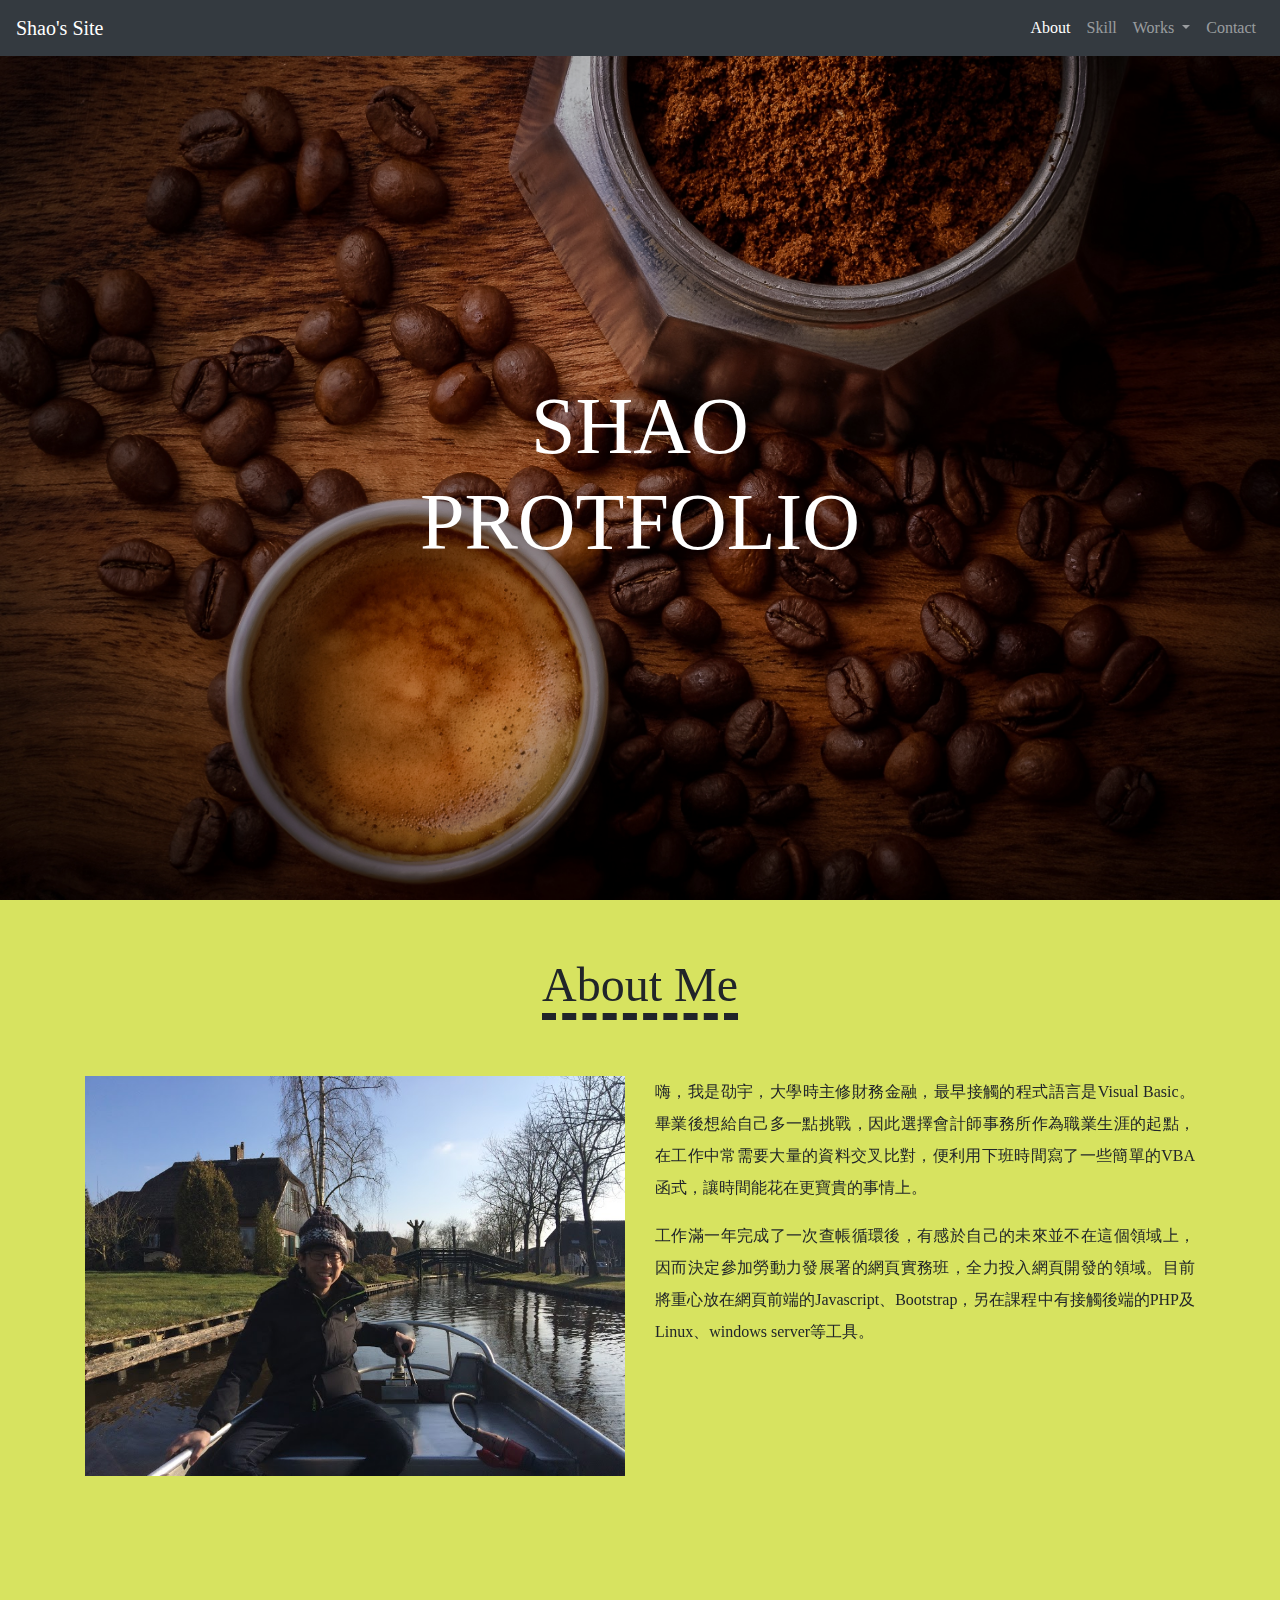
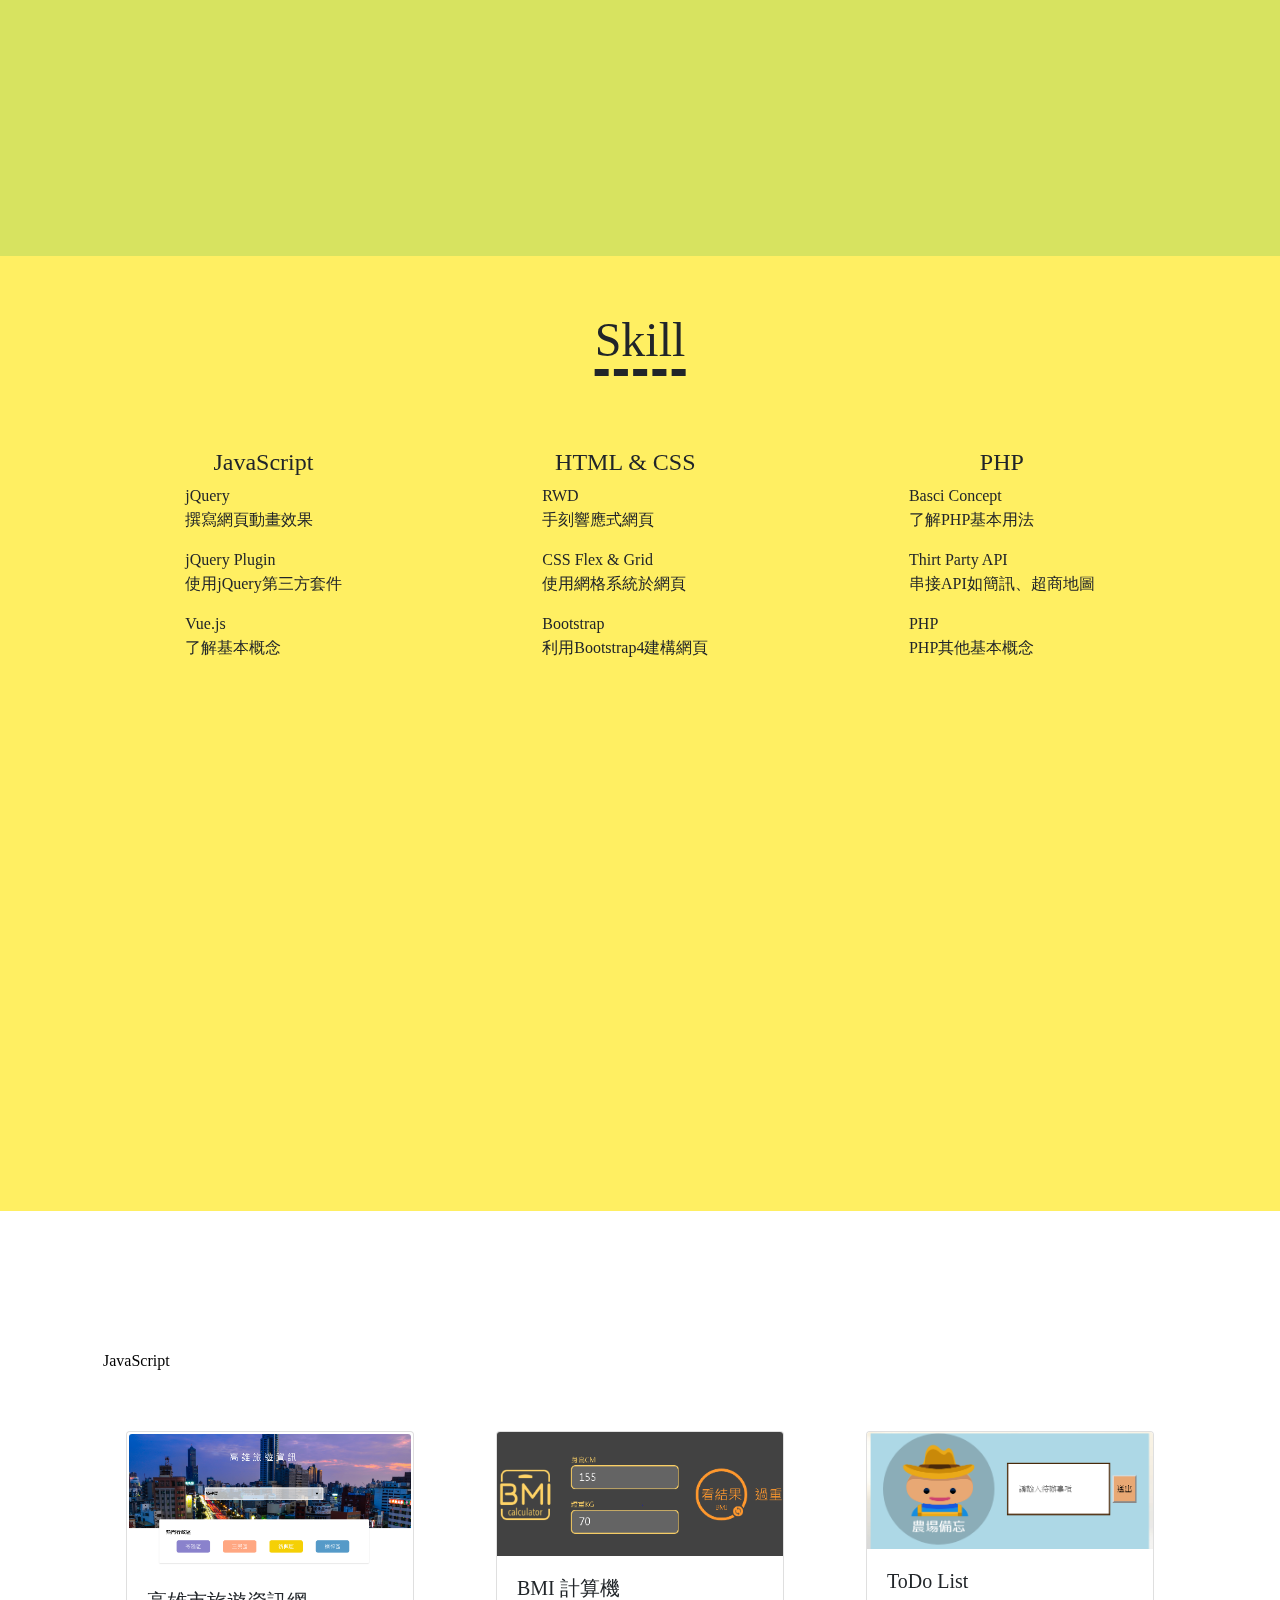
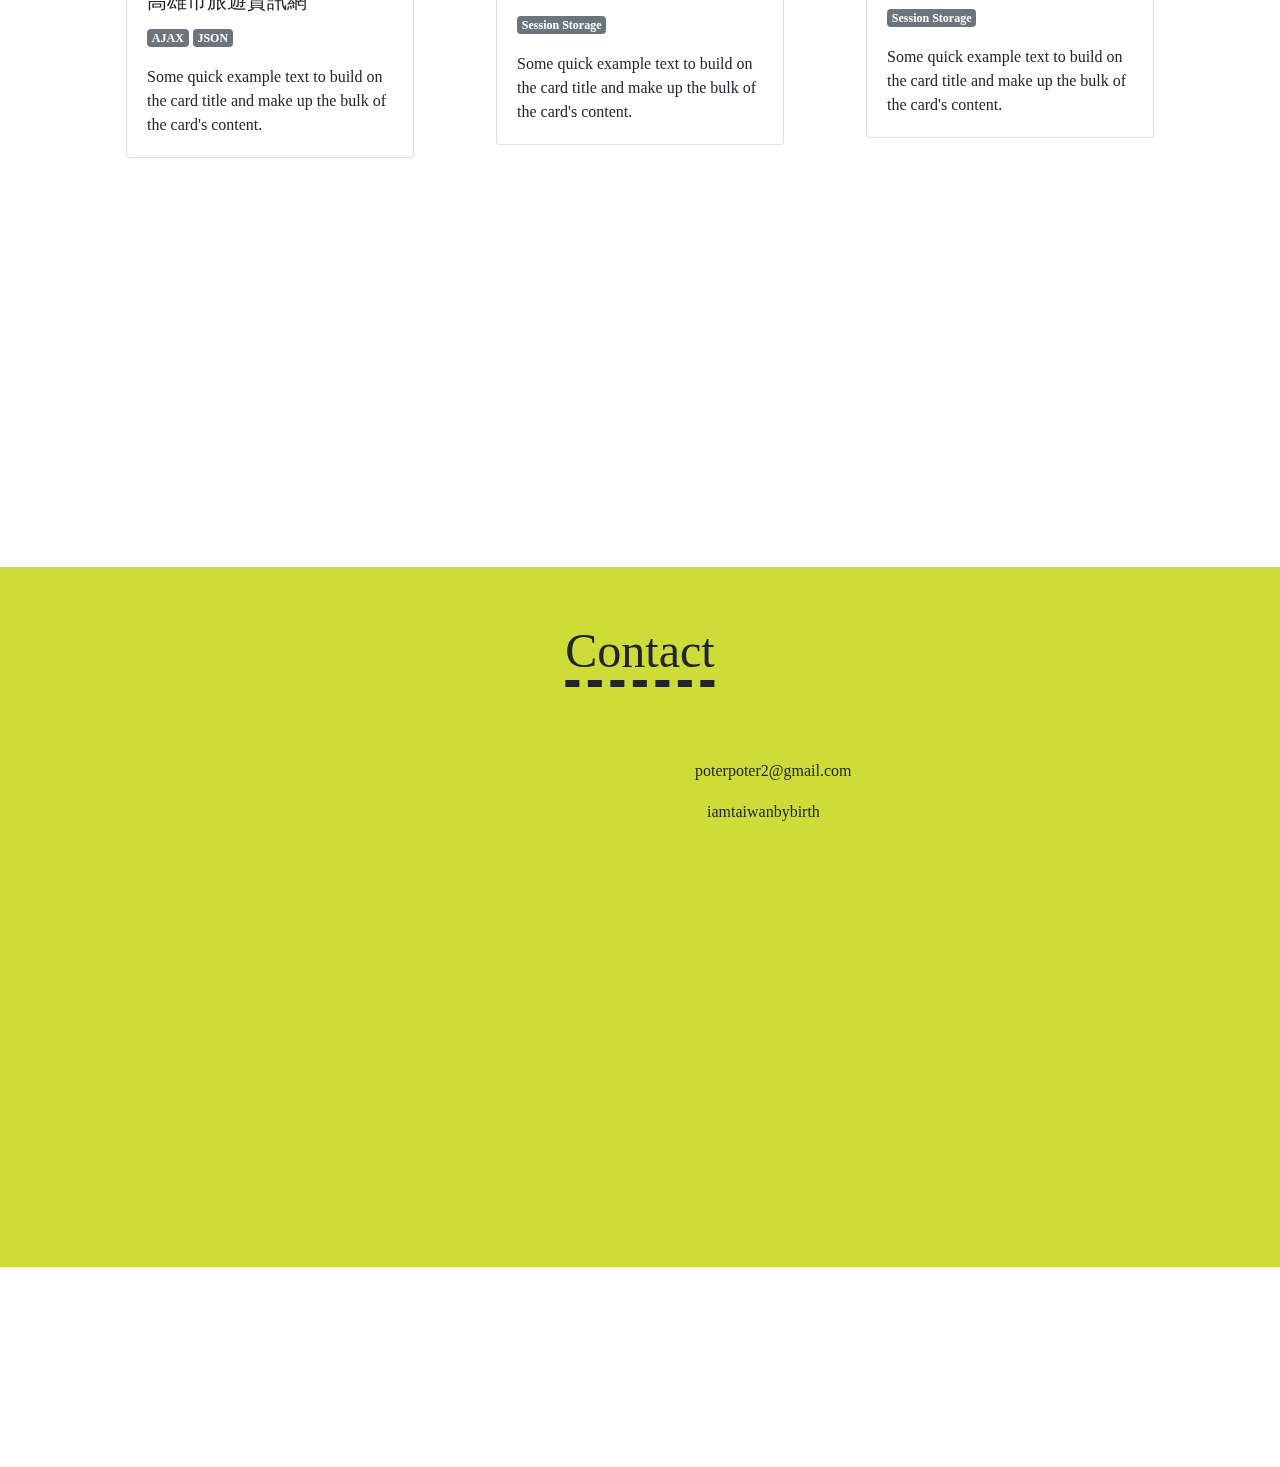
==== index.html @ b360b8c2 "Replaced" ====
<!doctype html>
<html lang="en">
  <head>
    <!-- Required meta tags -->
    <meta charset="utf-8">
    <meta name="viewport" content="width=device-width, initial-scale=1, shrink-to-fit=no">
    <!-- font awsome -->
    <link rel="stylesheet" href="https://use.fontawesome.com/releases/v5.7.1/css/all.css" integrity="sha384-fnmOCqbTlWIlj8LyTjo7mOUStjsKC4pOpQbqyi7RrhN7udi9RwhKkMHpvLbHG9Sr" crossorigin="anonymous">
    <!-- animated modal -->
    <link rel="stylesheet" href="css/animate.min.css">
    <!-- Bootstrap CSS -->
    <link rel="stylesheet" href="https://maxcdn.bootstrapcdn.com/bootstrap/4.0.0/css/bootstrap.min.css" integrity="sha384-Gn5384xqQ1aoWXA+058RXPxPg6fy4IWvTNh0E263XmFcJlSAwiGgFAW/dAiS6JXm" crossorigin="anonymous">
    
    <link rel="stylesheet" href="css/style.css">
    <style>
      /*.block {
          height:300px;
          background: blue;
          margin-bottom: 20px;
      }*/
    </style>
    <title>Shao's Website</title>
  </head>
  <body>




    <!-- Cover page -->
    <header>
      <!-- Nav Bar -->
      <nav class="navbar navbar-expand-lg navbar-dark bg-dark">
        <a class="navbar-brand" href="#">Shao's Site</a>
        <button class="navbar-toggler" type="button" data-toggle="collapse" data-target="#navbarSupportedContent" aria-controls="navbarSupportedContent" aria-expanded="false" aria-label="Toggle navigation">
          <span class="navbar-toggler-icon"></span>
        </button>

        <div class="collapse navbar-collapse" id="navbarSupportedContent">
          <ul class="navbar-nav ml-auto">
            <li class="nav-item active">
              <a class="nav-link" href="#" data-target=".about-section">About <span class="sr-only">(current)</span></a>
            </li>
            <li class="nav-item">
              <a class="nav-link" href="#" data-target=".skill-section">Skill</a>
            </li>
            <li class="nav-item dropdown">
              <a class="nav-link dropdown-toggle" href="#" data-target="" id="navbarDropdown" role="button" data-toggle="dropdown" aria-haspopup="true" aria-expanded="false">
                Works
              </a>
              <div class="dropdown-menu" aria-labelledby="navbarDropdown">
                <a class="dropdown-item" href="#" data-target="javascript">JavaScript</a>
                <a class="dropdown-item" href="#" data-target="htmlcss">HTML & CSS</a>
                <div class="dropdown-divider"></div>
                <a class="dropdown-item" href="#" data-target="php">PHP</a>
              </div>
            </li>
            <li class="nav-item">
              <a class="nav-link " href="#" data-target=".contact-section">Contact</a>
            </li>
          </ul>
          
        </div>
      </nav>

      <div class="wrap">
        <div class="container">
          <h1>SHAO<br> PROTFOLIO</h1>
          <div class="arrow">
            <i class="fas fa-chevron-down fa-3x"></i>
          </div>
        </div>
      </div>
    </header>
    

    <!-- About -->
    <section class="about-section">
      <div class="container">
        <div class="row">
          <div class="col-12">
            <div class="content block" data-move-y="50%" data-offset="20%">
              <h2 >About Me</h2>
              <div class="row mt-5">
                <div class="col-12 col-md-6">
                  <div class="protrait h-100">
                  </div>
                </div>
                <div class="col-12 col-md-6">
                  <div class="intro h-100 bio ">
                    <p>
                    嗨，我是劭宇，大學時主修財務金融，最早接觸的程式語言是Visual Basic。畢業後想給自己多一點挑戰，因此選擇會計師事務所作為職業生涯的起點，在工作中常需要大量的資料交叉比對，便利用下班時間寫了一些簡單的VBA函式，讓時間能花在更寶貴的事情上。
                    </p>
                    <p>
                      工作滿一年完成了一次查帳循環後，有感於自己的未來並不在這個領域上，因而決定參加勞動力發展署的網頁實務班，全力投入網頁開發的領域。目前將重心放在網頁前端的Javascript、Bootstrap，另在課程中有接觸後端的PHP及Linux、windows server等工具。
                    </p>
                  </div>
                </div>
              </div>
            </div>
          </div>
        </div>
      </div>
    </section>
    
    <!-- Skill -->
    <section class="skill-section">
      <div class="container">
        <div class="row">
          <div class="col-12">
            <div class="content block" data-move-y="50%">
              <h2 class="mb-4" >Skill</h2>
              <ul class="d-md-flex justify-content-around p-0 mt-5">
                <li class="skill-row">
                    <div class="circle-plate text-center">
                      <i class="fab fa-node-js fa-5x"></i>
                      <h4>JavaScript</h4>
                    </div>
                    <div class="skill-item">
                      <div>
                        <span>jQuery</span>
                        <p>撰寫網頁動畫效果</p>
                      </div>
                      <div>
                        <span>jQuery Plugin</span>
                        <p>使用jQuery第三方套件</p>
                      </div>
                      <div>
                        <span>Vue.js</span>
                        <p>了解基本概念</p>
                      </div>
                    </div>
                </li>
                 <li class="skill-row">
                    <div class="circle-plate text-center">
                      <i class="fab fa-html5 fa-5x"></i>
                      <i class="fab fa-css3-alt fa-4x"></i>
                      <h4>HTML & CSS</h4>
                    </div>
                    <div class="skill-item">
                      <div>
                        <span>RWD</span>
                        <p>手刻響應式網頁</p>
                      </div>
                      <div>
                        <span>CSS Flex & Grid</span>
                        <p>使用網格系統於網頁</p>
                      </div>
                      <div>
                        <span>Bootstrap</span>
                        <p>利用Bootstrap4建構網頁</p>
                      </div>
                    </div>
                </li>
                 <li class="skill-row">
                    <div class="circle-plate text-center">
                      <i class="fab fa-php fa-5x"></i>
                      <h4>PHP</h4>
                      <div class="effect"></div>
                    </div>
                    <div class="skill-item">
                      <div>
                        <span>Basci Concept</span>
                        <p>了解PHP基本用法</p>
                      </div>
                      <div>
                        <span>Thirt Party API</span>
                        <p>串接API如簡訊、超商地圖</p>
                      </div>
                      <div>
                        <span>PHP</span>
                        <p>PHP其他基本概念</p>
                      </div>
                    </div>
                </li>
              </ul>
            </div>
          </div>
        </div>
      </div>
    </section>

    <!-- Works -->
    <section class="works-section">
      <div class="container">
        <div class="row">
          <div class="col-12">
            <div class="content block" data-move-y="50%">
              <h2 >Works</h2>
              <!-- Nav -->
              <ul class="nav nav-pills mb-3 " id="pills-tab" role="tablist">
                <li class="nav-item">
                  <a class="nav-link active " id="pills-home-tab" data-toggle="pill" href="#pills-home" role="tab" aria-controls="pills-home" aria-selected="true">
                    JavaScript
                  </a>
                </li>
                <li class="nav-item">
                  <a class="nav-link" id="pills-profile-tab" data-toggle="pill" href="#pills-profile" role="tab" aria-controls="pills-profile" aria-selected="false">
                    HTML & CSS
                  </a>
                </li>
                <li class="nav-item">
                  <a class="nav-link" id="pills-contact-tab" data-toggle="pill" href="#pills-contact" role="tab" aria-controls="pills-contact" aria-selected="false">
                    PHP
                  </a>
                </li>
              </ul>
              <div class="tab-content" id="pills-tabContent">
                <div class="tab-pane fade show active" id="pills-home" role="tabpanel" aria-labelledby="pills-home-tab">
                  <!-- Bootstrap Card -->
                  <ul class="works d-flex flex-wrap justify-content-around list-unstyled mt-5">
                    <li>
                      <div class="card" style="width: 18rem;">
                        <!-- Taget : id + href -->
                        <a id="demo01" href="#animatedModal">
                          <img class="card-img-top" src="img/ks.png" alt="Card image cap">
                        </a>
                        <div class="card-body">
                          <h5 class="card-title">高雄市旅遊資訊網</h5>
                          <p>
                            <span class="badge badge-secondary">AJAX</span>
                            <span class="badge badge-secondary">JSON</span>
                          </p>
                          <p class="card-text">Some quick example text to build on the card title and make up the bulk of the card's content.</p>
                        </div>
                      </div>

                    </li>
                    <li>
                      <div class="card" style="width: 18rem;">
                        <img class="card-img-top" src="img/bmi.PNG" alt="Card image cap">
                        <div class="card-body">
                          <h5 class="card-title">BMI 計算機</h5>
                          <p>
                            <span class="badge badge-secondary">Session Storage</span>
                          </p>
                          <p class="card-text">Some quick example text to build on the card title and make up the bulk of the card's content.</p>
                        </div>
                      </div>
                    </li>
                    <li>
                      <div class="card" style="width: 18rem;">
                        <img class="card-img-top" src="img/todolist.PNG" alt="Card image cap">
                        <div class="card-body">
                          <h5 class="card-title">ToDo List</h5>
                          <p>
                            <span class="badge badge-secondary">Session Storage</span>
                          </p>
                          <p class="card-text">Some quick example text to build on the card title and make up the bulk of the card's content.</p>
                        </div>
                      </div>
                    </li>
                  </ul> <!-- Bootstrap Card -->

                  
                </div>
                <div class="tab-pane fade" id="pills-profile" role="tabpanel" aria-labelledby="pills-profile-tab">
                  11111111111111111111111111111111111111111111111111111111111111111111111111111111
                </div>
                <div class="tab-pane fade" id="pills-contact" role="tabpanel" aria-labelledby="pills-contact-tab">
                  jgeirojgreiojgseriogjeiorgjoeisrjgiorejgoisejrgr
                </div>
              </div> <!-- nav -->
            </div>
          </div>
        </div>
      </div>
    </section>

    <!-- Contact -->
    <div class="contact-section">
      <div class="container">
        <div class="row">
          <div class="col-12">
            <div class="content-contact block" data-move-y="50%">
              <h2 class="mb-5">Contact</h2>
              <div class="row">
                <div class="col-12 col-sm-6 d-flex justify-content-center justify-content-sm-end align-items-center mt-4">
                  <a href="https://tw.linkedin.com/in/shaoyu-lan-44ba9815a">
                    <i class="fab fa-linkedin fa-3x"></i>
                  </a>
                  <a href="https://github.com/shaoyulan">
                    <i class="fab fa-github fa-3x mx-3"></i>
                  </a>
                  <a href="https://shaoyulan.github.io/blogc/">
                    <i class="fab fa-blogger-b fa-3x"></i>
                  </a>
                </div>
                <div class="col-12 col-sm-6 d-flex flex-column justify-content-center align-items-center align-items-sm-start mt-4">
                  <ul class="contact-info">
                    <li class="mb-3 ">
                      <i class="fas fa-mail-bulk fa-3x align-middle mb-lg-3 d-sm-block d-lg-inline"></i>
                      poterpoter2@gmail.com
                    </li>
                    <li>
                      <i class="fab fa-line fa-3x align-middle ml-2 mr-1 d-sm-block d-lg-inline" ></i>
                      iamtaiwanbybirth
                    </li>
                  </ul>
                </div>
              </div>
            </div>
          </div>
        </div>
      </div>
    </div>

    <!-- Footer -->
    <footer class="d-flex justify-content-center align-items-center text-white">
      <h5>&copy;Shao. All Rights Reserved</h5>
    </footer>

    <!-- Javascript Modal 1 -->
    <!-- modal -->
    <div id="animatedModal">
        <!--THIS IS IMPORTANT! to close the modal, the class name has to match the name given on the ID -->
        <div class="container">
          <div class="close-icon d-flex pt-4 pr-4">
            <a  id="btn-close-modal" class="close-animatedModal ml-auto"> 
                <i class="far fa-times-circle fa-3x"></i>
            </a>
          </div>
          <div class="title text-center">
            <h3>Javascript</h3>
            <p class="h2">高雄市旅遊資訊網</p>
            <div class="tags">
              <span class="badge badge-secondary">AJAX</span>
              <span class="badge badge-secondary">JSON</span>
            </div>
          </div>
          <hr>
          <div class="modal-content">
              <!--Your modal content goes here-->
              <img src="img/ks.png" alt="">
              <img src="img/ks2.png" alt="">
          </div>
        </div>
        
    </div>



    <!-- Optional JavaScript -->
    <!-- jQuery first, then Popper.js, then Bootstrap JS -->
    <!-- <script src="https://code.jquery.com/jquery-3.2.1.slim.min.js" integrity="sha384-KJ3o2DKtIkvYIK3UENzmM7KCkRr/rE9/Qpg6aAZGJwFDMVNA/GpGFF93hXpG5KkN" crossorigin="anonymous">
    </script> -->
    <!-- jQuery full version -->
    <script src="https://ajax.googleapis.com/ajax/libs/jquery/3.3.1/jquery.min.js"></script>

    <!-- smmove -->
    <script src="js/jquery.smoove.js"></script>
    <!-- animated modal -->
    <script src="js/animatedModal.js"></script>
    <!-- bootstrap -->
    <script src="https://cdnjs.cloudflare.com/ajax/libs/popper.js/1.12.9/umd/popper.min.js" integrity="sha384-ApNbgh9B+Y1QKtv3Rn7W3mgPxhU9K/ScQsAP7hUibX39j7fakFPskvXusvfa0b4Q" crossorigin="anonymous">
    </script>
    <script src="https://maxcdn.bootstrapcdn.com/bootstrap/4.0.0/js/bootstrap.min.js" integrity="sha384-JZR6Spejh4U02d8jOt6vLEHfe/JQGiRRSQQxSfFWpi1MquVdAyjUar5+76PVCmYl" crossorigin="anonymous">
    </script>

    <script src="js/main.js"></script>
  </body>
</html>
---- css/style.css ----
/*override bootstrap*/
.nav-pills .nav-link.active, .nav-pills .show>.nav-link{
	color: #000;
	background-color: rgba(255,255,255,0.4);
}
.works-section a{
	color:white;
	margin:2px;
	transition: 1s;
}
.works-section a:hover{
	color:white;
	box-shadow: 0 0px 4px 0 white;
}
/*end override bootstrap*/

/*override animated modal*/
html,body{
	/*avoid y-axis scrllBar after close modal*/
	overflow: unset!important;
	font-family: Microsoft JhengHei;
}

.modal-content{
	border:none!important;
}

/*end override animated modal*/

header{
	height:100vh; 
	position: relative;
	overflow: hidden;
}
.arrow{
	/*position: relative;*/
}
.fa-chevron-down{
	animation-name: updown;
	animation-duration: 1s;
	animation-direction: alternate-reverse;
	animation-fill-mode: forwards;
	animation-iteration-count: infinite;
	animation-timing-function: linear;
	position: absolute;
	bottom: 0;
	left: 50%;
	transform: translate(-50%,-100%);
	
}
@keyframes updown{
	from{
		bottom: 0px;
	}
	to{
		bottom: -8px;
	}
}
section{
	min-height: 100vh;
	position: relative;
}
nav{
	height: 56px !important;
}
.content{
	min-height: 100vh;
	/*background: #CCC;*/
	width: 100%;
}
.content-contact{
	height: calc(100vh - 200px);
	width: 100%;
}
header{
	background: url(../img/header.jpg) center center;
	background-attachment: fixed;
	background-size: cover;
}
.wrap{
	background: rgba(0,0,0,0.2);
	min-height: 100vh;
	width: 100%;
}

header .container{
	height: calc(100vh - 56px);
	display: flex;
	flex-direction: column;
	align-items: center;
	justify-content: center;
	text-align: center;
	color: white;
}
header h1{
	font-size: 5rem;
}
.about-section{
	background:#d7e360;
}
.about-section .protrait{
	background: url(../img/protrait.jpg);
	background-size: cover;
	background-position: center center;
	min-height: 400px;
}
.about-section .intro{
	text-align: justify;
	line-height: 2rem;
}
.about-section .content,.skill-section .content,.works-section .content,.contact-section .content-contact{
	margin-top: 5%;
}
.about-section h2,.skill-section h2,.works-section h2,.contact-section h2{
	font-size: 3rem;
	display: inline-block;
	margin-left: 50%;
	/*position: absolute;*/
	/*left: 50%;*/
	transform: translate(-50%,0%);
	text-align: center;
	border-bottom: dashed 7px;
}
.contact-section{
	background:#cddc39;
	height: calc(100vh - 200px);
	position: relative;
}
.skill-section{
	background:#ffef62;
}
.skill-section li{
	list-style-type: none;
}
.circle-plate{
	position: relative;
}
/*.circle-plate:hover .effect{
	position: absolute;
	top:0;
	bottom:0;
	left:0;
	right:0;
	border-radius: 50%;
	background:#ff8362;
	opacity: 0.5;
	border:5px solid #CCC;
	animation-name: scale;
	animation-duration: 2s;
	animation-fill-mode: forwards;
}
@keyframes scale {
  from {transform: scale(1);}
  to {
  	transform: scale(1.1);
  	opacity:0;
  }
}*/
.works-section{
	background: url(../img/header.jpg) center center;
	background-attachment: fixed;
	background-size: cover;
}
.works-section h2{
	color: white;
}
.works-section li:hover{
	transition: linear .3s;
	box-shadow:0 0 15px 0 white;
}
.works-section .works li{
	margin-bottom: 45px;
}
.contact-section .contact-info {
	list-style: none;
}
footer{
	background: url(../img/header.jpg) bottom center;
	background-attachment: fixed;
	background-size: cover;
}
footer{
	height: 200px;
}

@media screen and (max-width: 768px) {
	/*about*/
	.bio{
		padding: 35px 0 20px 0;
	}
	/*work	*/
	.works-section .nav{
		display: flex;
		justify-content: center;
		margin-top: 48px;
	}

	/*skill section*/
	.skill-section .skill-row,.skill-section .skill-row .skill-item{
		display: flex;
	}
	.skill-section .skill-row{
		margin-bottom: 25px;
	}
	.skill-section .skill-row .skill-item > div{
		width: 33%;
		padding:10px;
	}
	.skill-section .circle-plate{
		margin-right: 10px;
	}
	.skill-section .skill-item span{
		font-weight: bold;
	}
	/*.skill-section .skill-item p{
		color:#ccc;
	}*/
}
@media screen and (max-width: 574px) {
	header,.wrap{
		height: 50vh;
	}
	header .container{
		height: calc(50vh - 56px);
	}
	.works-section .works li{
		margin-bottom: 30px;
	}
	header h1{
		font-size: 4rem;
	}
	/*about*/
	.about-section .protrait{
		background-position: bottom center;
		min-height: 300px;
	}

	/*skill*/
	.skill-section .skill-row{
		justify-content: center;
	}
	.skill-section .skill-row .skill-item{
		flex-direction: column;
	}
	.skill-section .skill-row .skill-item > div{
		width: unset;
		padding-left: 10px;
	}
	.skill-section .circle-plate{
		width: 143px; 
	}

}




.modal-content img{
	max-width: 100%;
}
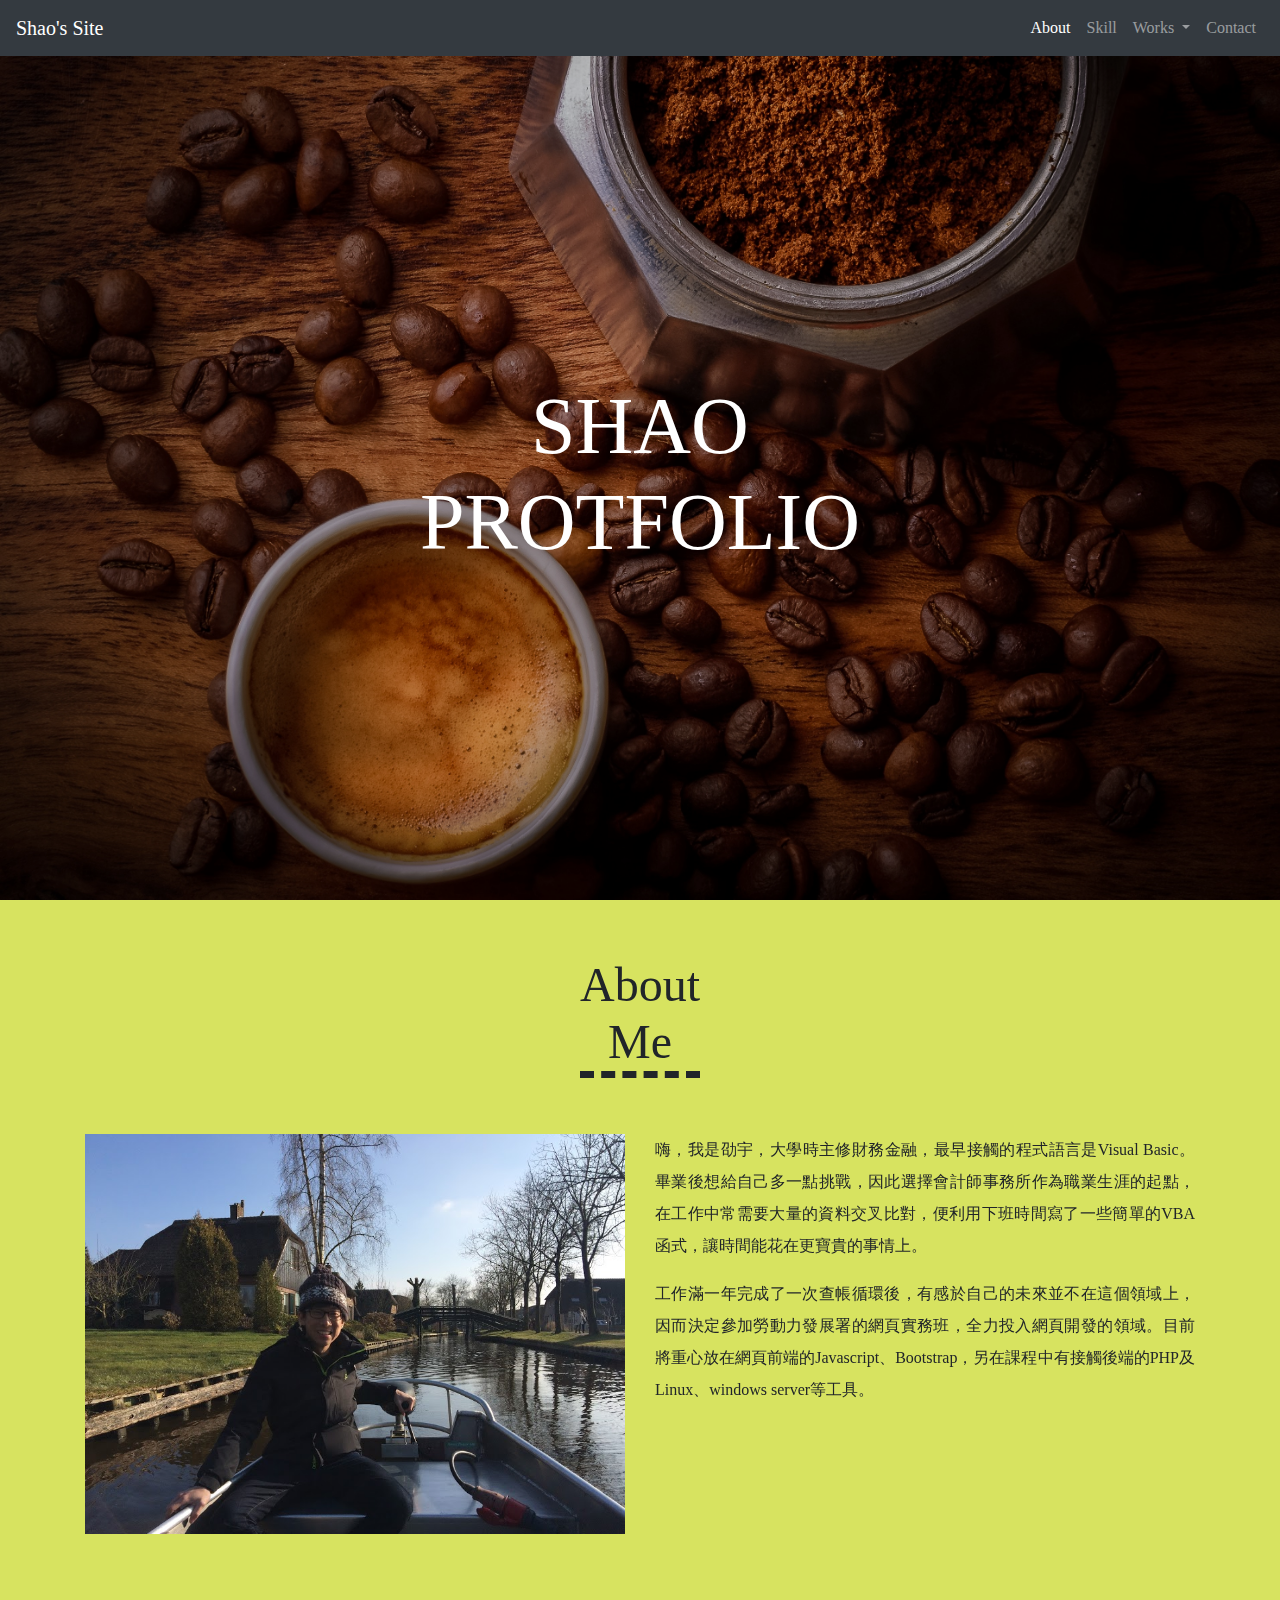
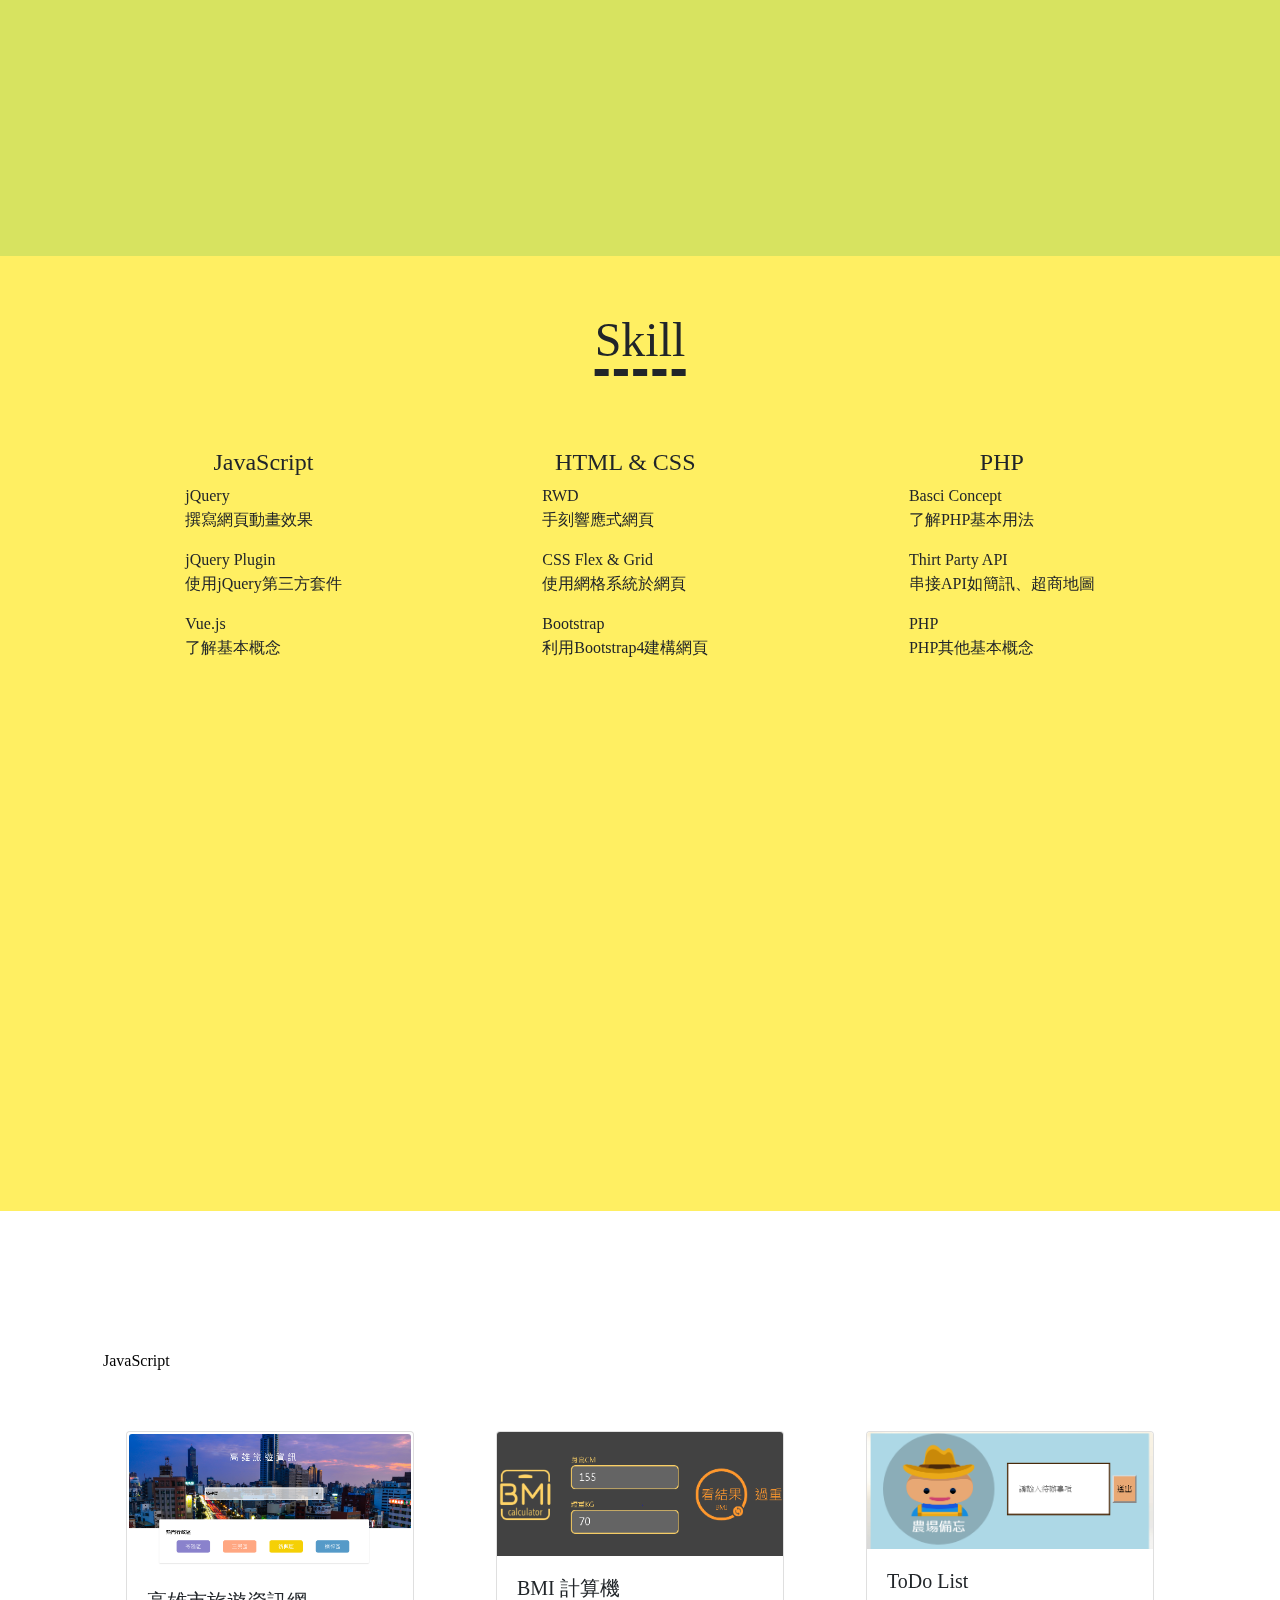
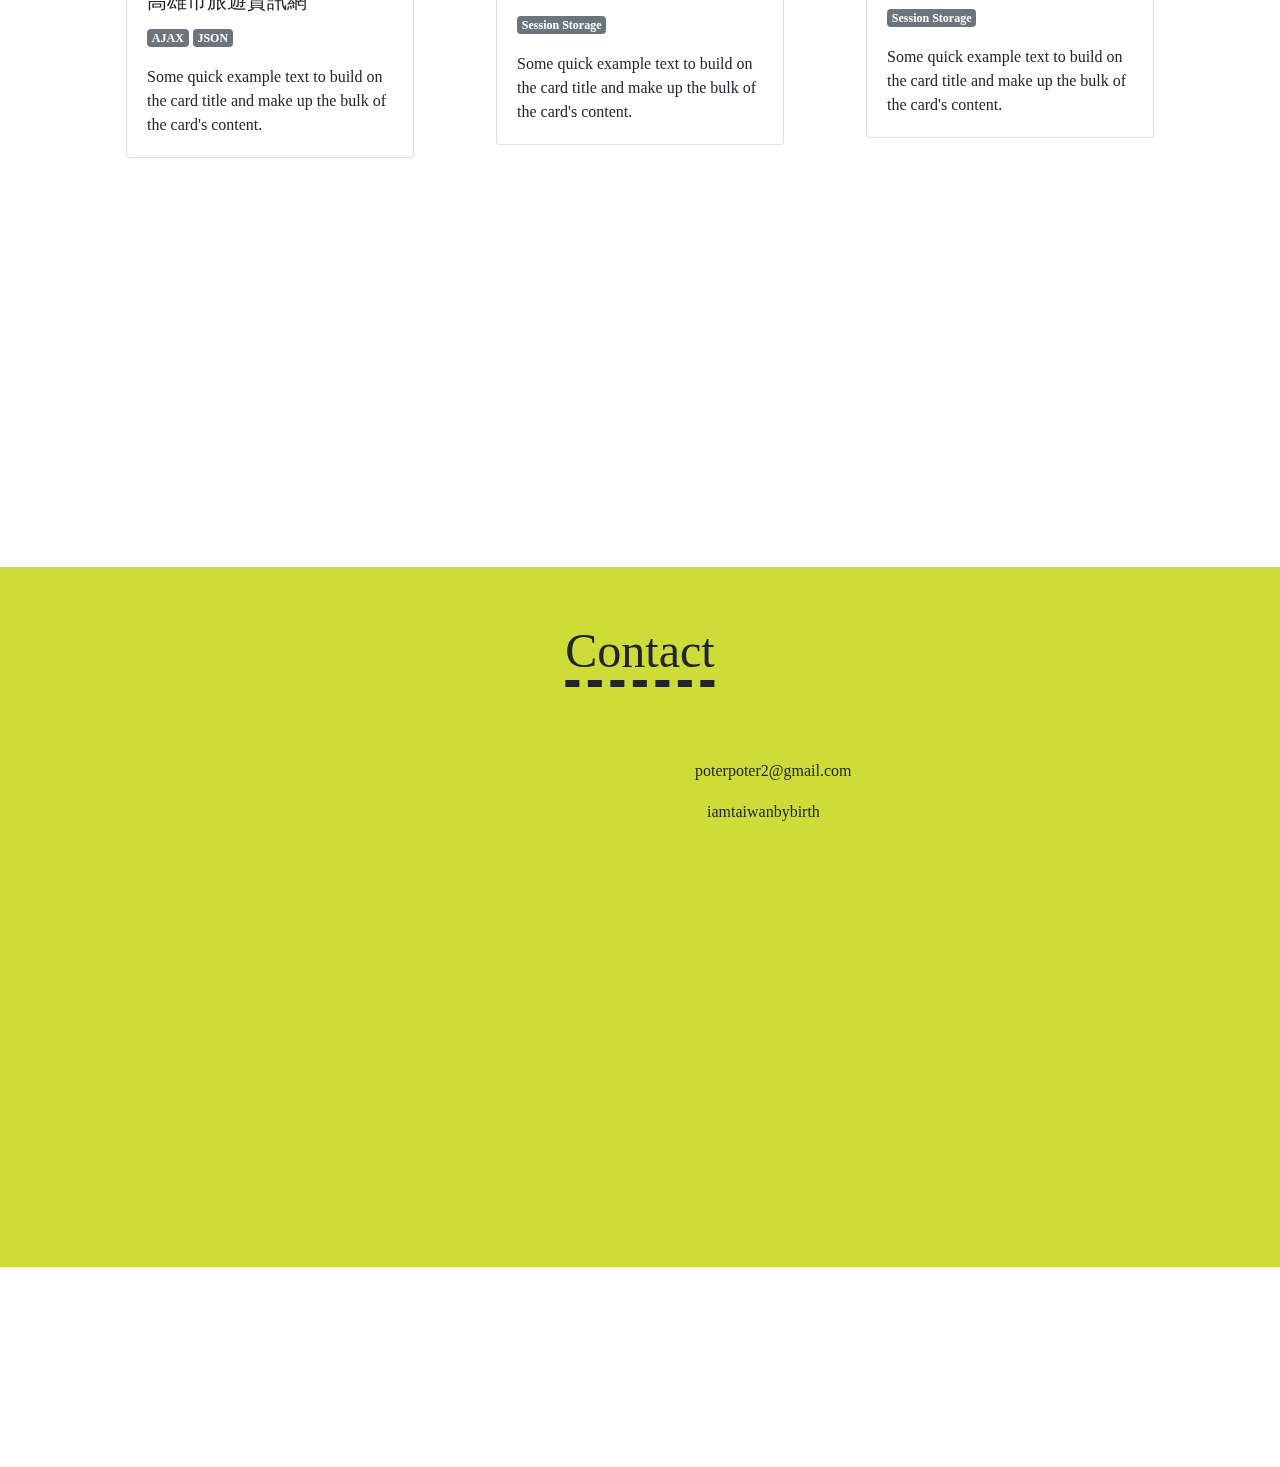
==== commit b7c66f01: "update" ====
--- a/index.html
+++ b/index.html
@@ -79,7 +79,7 @@
         <div class="row">
           <div class="col-12">
             <div class="content block" data-move-y="50%" data-offset="20%">
-              <h2 >About Me</h2>
+              <h2 >About <span class="d-none d-md-block">Me<span></h2>
               <div class="row mt-5">
                 <div class="col-12 col-md-6">
                   <div class="protrait h-100">
--- a/css/style.css
+++ b/css/style.css
@@ -17,7 +17,8 @@
 /*override animated modal*/
 html,body{
 	/*avoid y-axis scrllBar after close modal*/
-	overflow: unset!important;
+	overflow-y: unset!important;
+	overflow-x: hidden;
 	font-family: Microsoft JhengHei;
 }
 
@@ -217,17 +218,17 @@
 	}*/
 }
 @media screen and (max-width: 574px) {
-	header,.wrap{
+	/*header,.wrap{
 		height: 50vh;
 	}
 	header .container{
 		height: calc(50vh - 56px);
-	}
+	}*/
 	.works-section .works li{
 		margin-bottom: 30px;
 	}
 	header h1{
-		font-size: 4rem;
+		font-size: 3rem;
 	}
 	/*about*/
 	.about-section .protrait{
@@ -245,9 +246,18 @@
 	.skill-section .skill-row .skill-item > div{
 		width: unset;
 		padding-left: 10px;
+		padding-bottom: 0;
+	}
+	.skill-section .skill-row .skill-item  p{
+		margin: 0;
 	}
 	.skill-section .circle-plate{
 		width: 143px; 
+	}
+
+	/*works*/
+	.works-section .nav{
+		flex-direction: column;
 	}
 
 }
